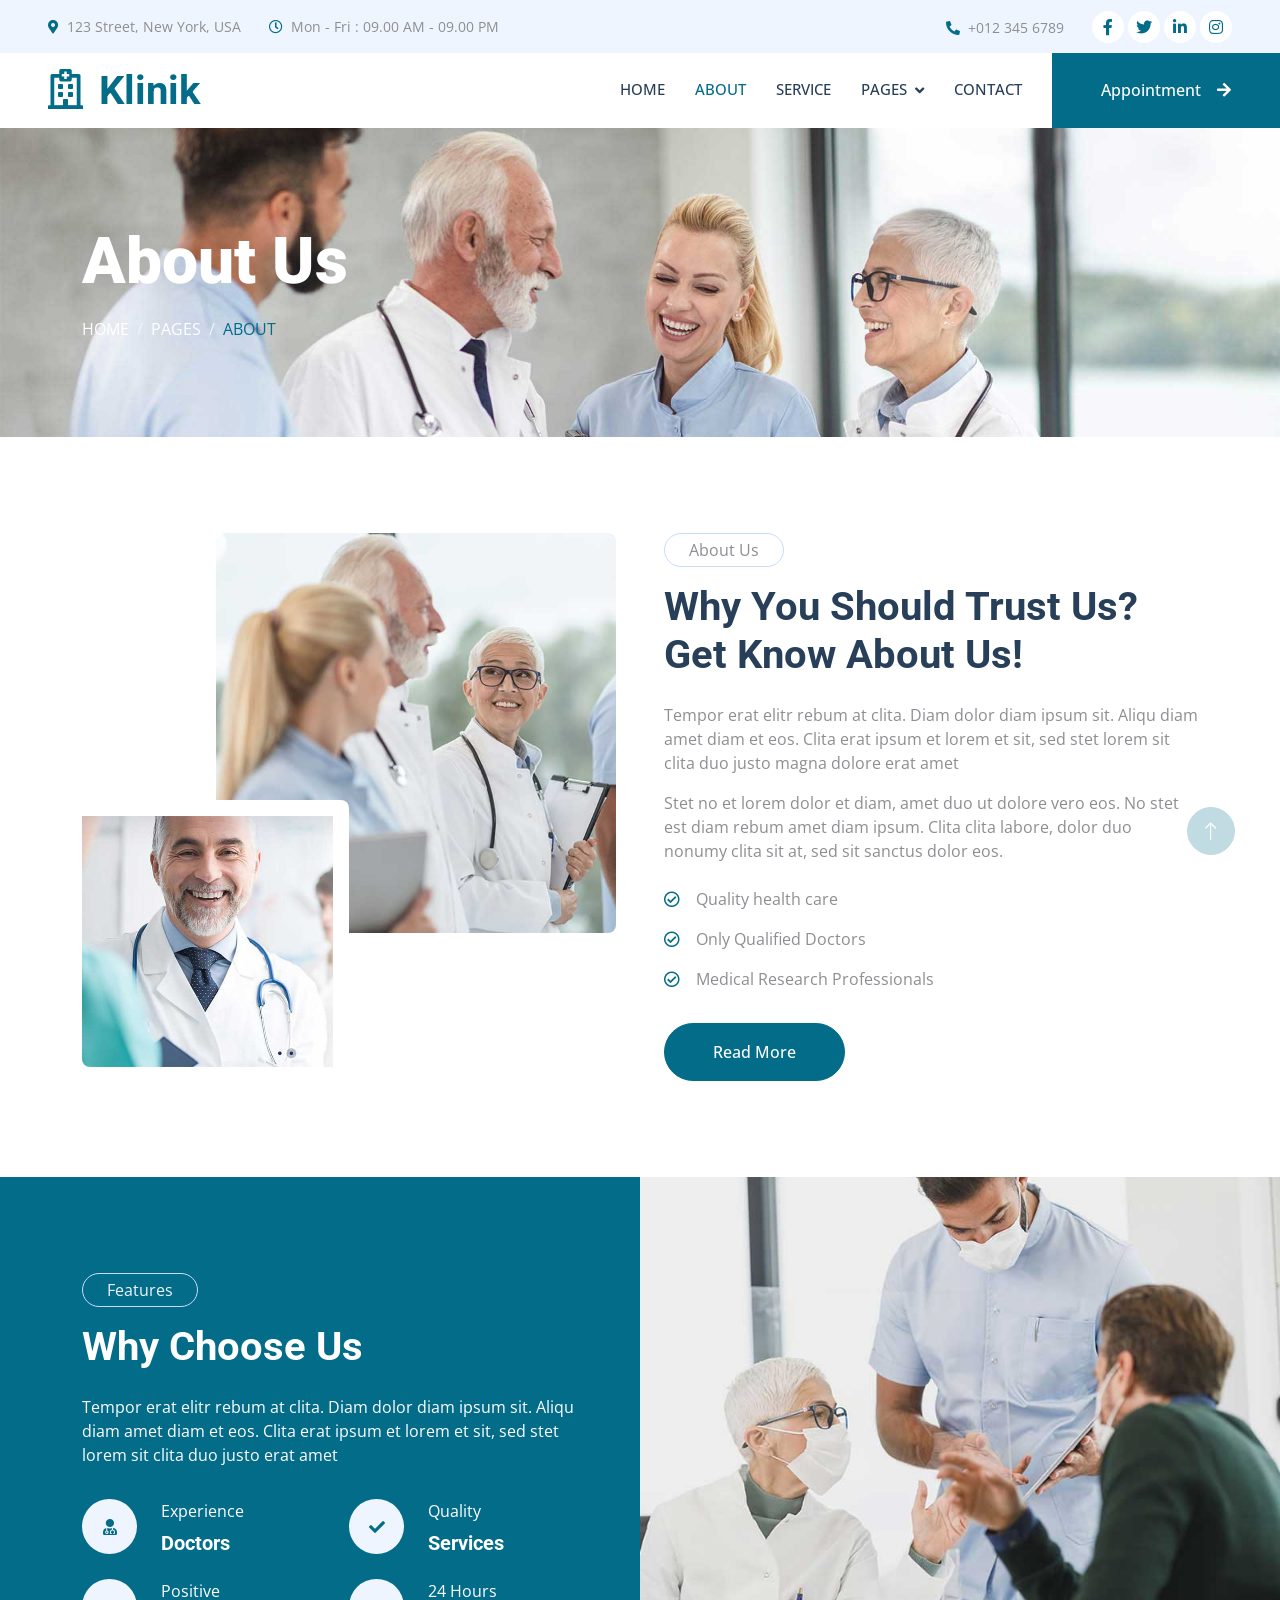
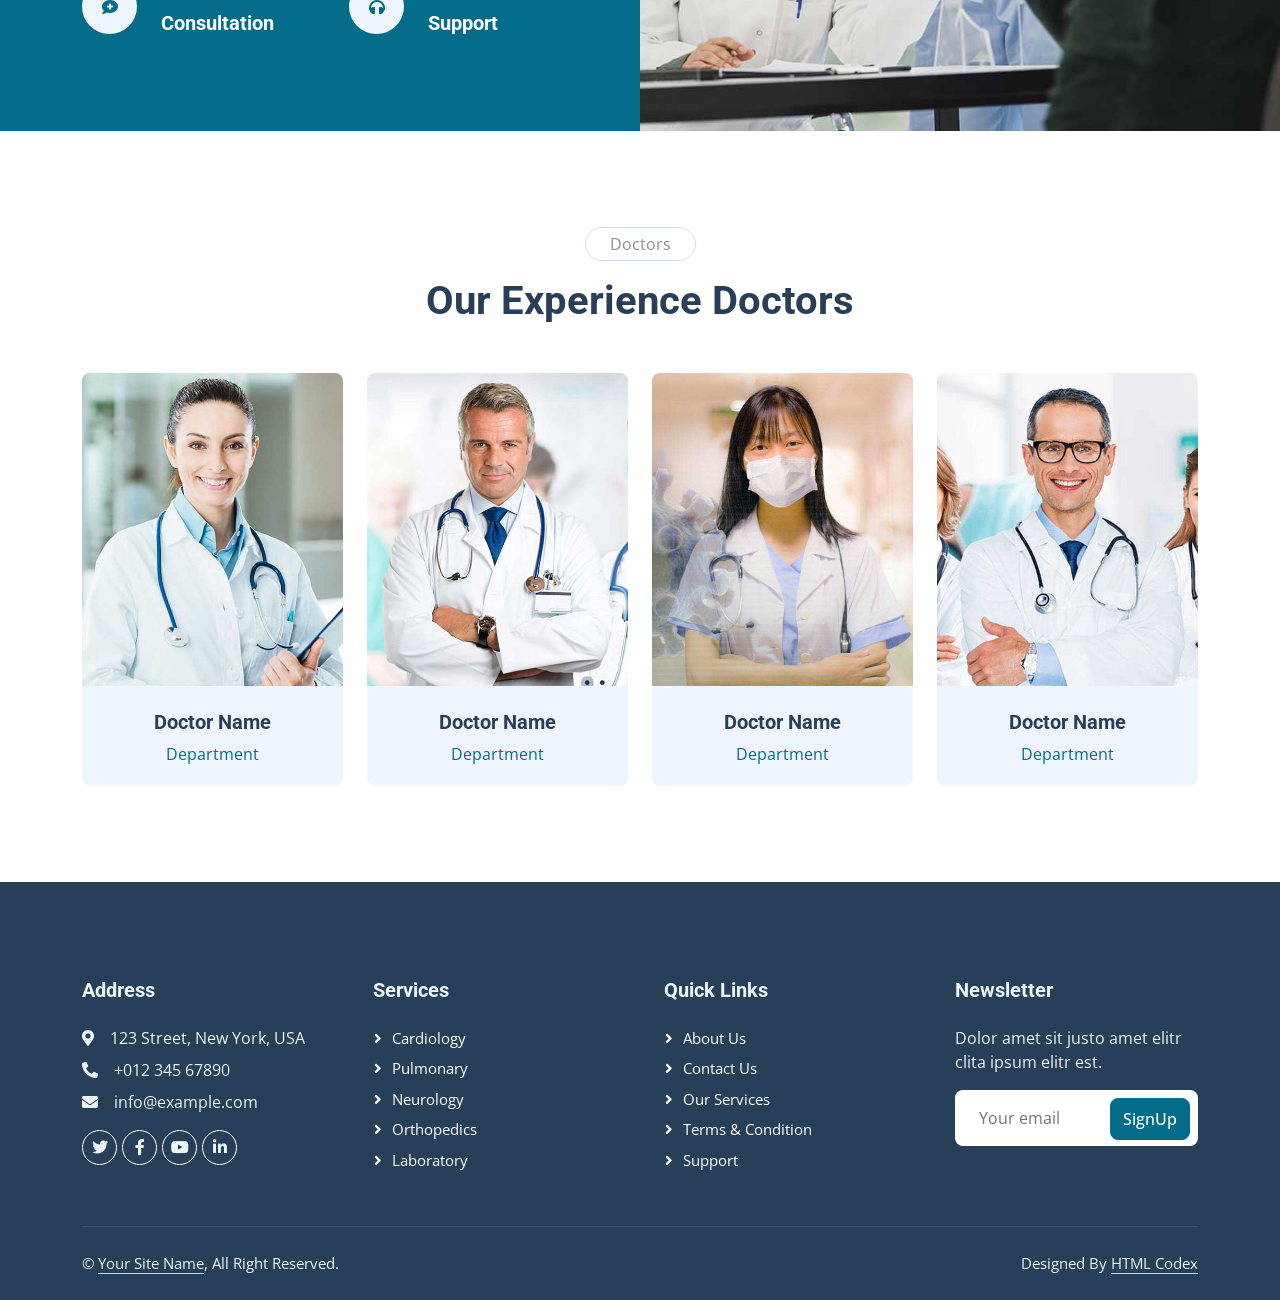
==== about.html @ 09836588 "initial template setup" ====
<!DOCTYPE html>
<html lang="en">

<head>
    <meta charset="utf-8">
    <title>Klinik - Clinic Website Template</title>
    <meta content="width=device-width, initial-scale=1.0" name="viewport">
    <meta content="" name="keywords">
    <meta content="" name="description">

    <!-- Favicon -->
    <link href="img/favicon.ico" rel="icon">

    <!-- Google Web Fonts -->
    <link rel="preconnect" href="https://fonts.googleapis.com">
    <link rel="preconnect" href="https://fonts.gstatic.com" crossorigin>
    <link href="https://fonts.googleapis.com/css2?family=Open+Sans:wght@400;500&family=Roboto:wght@500;700;900&display=swap" rel="stylesheet"> 

    <!-- Icon Font Stylesheet -->
    <link href="https://cdnjs.cloudflare.com/ajax/libs/font-awesome/5.10.0/css/all.min.css" rel="stylesheet">
    <link href="https://cdn.jsdelivr.net/npm/bootstrap-icons@1.4.1/font/bootstrap-icons.css" rel="stylesheet">

    <!-- Libraries Stylesheet -->
    <link href="lib/animate/animate.min.css" rel="stylesheet">
    <link href="lib/owlcarousel/assets/owl.carousel.min.css" rel="stylesheet">
    <link href="lib/tempusdominus/css/tempusdominus-bootstrap-4.min.css" rel="stylesheet" />

    <!-- Customized Bootstrap Stylesheet -->
    <link href="css/bootstrap.min.css" rel="stylesheet">

    <!-- Template Stylesheet -->
    <link href="css/style.css" rel="stylesheet">
</head>

<body>
    <!-- Spinner Start -->
    <div id="spinner" class="show bg-white position-fixed translate-middle w-100 vh-100 top-50 start-50 d-flex align-items-center justify-content-center">
        <div class="spinner-grow text-primary" style="width: 3rem; height: 3rem;" role="status">
            <span class="sr-only">Loading...</span>
        </div>
    </div>
    <!-- Spinner End -->


    <!-- Topbar Start -->
    <div class="container-fluid bg-light p-0 wow fadeIn" data-wow-delay="0.1s">
        <div class="row gx-0 d-none d-lg-flex">
            <div class="col-lg-7 px-5 text-start">
                <div class="h-100 d-inline-flex align-items-center py-3 me-4">
                    <small class="fa fa-map-marker-alt text-primary me-2"></small>
                    <small>123 Street, New York, USA</small>
                </div>
                <div class="h-100 d-inline-flex align-items-center py-3">
                    <small class="far fa-clock text-primary me-2"></small>
                    <small>Mon - Fri : 09.00 AM - 09.00 PM</small>
                </div>
            </div>
            <div class="col-lg-5 px-5 text-end">
                <div class="h-100 d-inline-flex align-items-center py-3 me-4">
                    <small class="fa fa-phone-alt text-primary me-2"></small>
                    <small>+012 345 6789</small>
                </div>
                <div class="h-100 d-inline-flex align-items-center">
                    <a class="btn btn-sm-square rounded-circle bg-white text-primary me-1" href=""><i class="fab fa-facebook-f"></i></a>
                    <a class="btn btn-sm-square rounded-circle bg-white text-primary me-1" href=""><i class="fab fa-twitter"></i></a>
                    <a class="btn btn-sm-square rounded-circle bg-white text-primary me-1" href=""><i class="fab fa-linkedin-in"></i></a>
                    <a class="btn btn-sm-square rounded-circle bg-white text-primary me-0" href=""><i class="fab fa-instagram"></i></a>
                </div>
            </div>
        </div>
    </div>
    <!-- Topbar End -->


    <!-- Navbar Start -->
    <nav class="navbar navbar-expand-lg bg-white navbar-light sticky-top p-0 wow fadeIn" data-wow-delay="0.1s">
        <a href="index.html" class="navbar-brand d-flex align-items-center px-4 px-lg-5">
            <h1 class="m-0 text-primary"><i class="far fa-hospital me-3"></i>Klinik</h1>
        </a>
        <button type="button" class="navbar-toggler me-4" data-bs-toggle="collapse" data-bs-target="#navbarCollapse">
            <span class="navbar-toggler-icon"></span>
        </button>
        <div class="collapse navbar-collapse" id="navbarCollapse">
            <div class="navbar-nav ms-auto p-4 p-lg-0">
                <a href="index.html" class="nav-item nav-link">Home</a>
                <a href="about.html" class="nav-item nav-link active">About</a>
                <a href="service.html" class="nav-item nav-link">Service</a>
                <div class="nav-item dropdown">
                    <a href="#" class="nav-link dropdown-toggle" data-bs-toggle="dropdown">Pages</a>
                    <div class="dropdown-menu rounded-0 rounded-bottom m-0">
                        <a href="feature.html" class="dropdown-item">Feature</a>
                        <a href="team.html" class="dropdown-item">Our Doctor</a>
                        <a href="appointment.html" class="dropdown-item">Appointment</a>
                        <a href="testimonial.html" class="dropdown-item">Testimonial</a>
                        <a href="404.html" class="dropdown-item">404 Page</a>
                    </div>
                </div>
                <a href="contact.html" class="nav-item nav-link">Contact</a>
            </div>
            <a href="" class="btn btn-primary rounded-0 py-4 px-lg-5 d-none d-lg-block">Appointment<i class="fa fa-arrow-right ms-3"></i></a>
        </div>
    </nav>
    <!-- Navbar End -->


    <!-- Page Header Start -->
    <div class="container-fluid page-header py-5 mb-5 wow fadeIn" data-wow-delay="0.1s">
        <div class="container py-5">
            <h1 class="display-3 text-white mb-3 animated slideInDown">About Us</h1>
            <nav aria-label="breadcrumb animated slideInDown">
                <ol class="breadcrumb text-uppercase mb-0">
                    <li class="breadcrumb-item"><a class="text-white" href="#">Home</a></li>
                    <li class="breadcrumb-item"><a class="text-white" href="#">Pages</a></li>
                    <li class="breadcrumb-item text-primary active" aria-current="page">About</li>
                </ol>
            </nav>
        </div>
    </div>
    <!-- Page Header End -->


    <!-- About Start -->
    <div class="container-xxl py-5">
        <div class="container">
            <div class="row g-5">
                <div class="col-lg-6 wow fadeIn" data-wow-delay="0.1s">
                    <div class="d-flex flex-column">
                        <img class="img-fluid rounded w-75 align-self-end" src="img/about-1.jpg" alt="">
                        <img class="img-fluid rounded w-50 bg-white pt-3 pe-3" src="img/about-2.jpg" alt="" style="margin-top: -25%;">
                    </div>
                </div>
                <div class="col-lg-6 wow fadeIn" data-wow-delay="0.5s">
                    <p class="d-inline-block border rounded-pill py-1 px-4">About Us</p>
                    <h1 class="mb-4">Why You Should Trust Us? Get Know About Us!</h1>
                    <p>Tempor erat elitr rebum at clita. Diam dolor diam ipsum sit. Aliqu diam amet diam et eos. Clita erat ipsum et lorem et sit, sed stet lorem sit clita duo justo magna dolore erat amet</p>
                    <p class="mb-4">Stet no et lorem dolor et diam, amet duo ut dolore vero eos. No stet est diam rebum amet diam ipsum. Clita clita labore, dolor duo nonumy clita sit at, sed sit sanctus dolor eos.</p>
                    <p><i class="far fa-check-circle text-primary me-3"></i>Quality health care</p>
                    <p><i class="far fa-check-circle text-primary me-3"></i>Only Qualified Doctors</p>
                    <p><i class="far fa-check-circle text-primary me-3"></i>Medical Research Professionals</p>
                    <a class="btn btn-primary rounded-pill py-3 px-5 mt-3" href="">Read More</a>
                </div>
            </div>
        </div>
    </div>
    <!-- About End -->


    <!-- Feature Start -->
    <div class="container-fluid bg-primary overflow-hidden my-5 px-lg-0">
        <div class="container feature px-lg-0">
            <div class="row g-0 mx-lg-0">
                <div class="col-lg-6 feature-text py-5 wow fadeIn" data-wow-delay="0.1s">
                    <div class="p-lg-5 ps-lg-0">
                        <p class="d-inline-block border rounded-pill text-light py-1 px-4">Features</p>
                        <h1 class="text-white mb-4">Why Choose Us</h1>
                        <p class="text-white mb-4 pb-2">Tempor erat elitr rebum at clita. Diam dolor diam ipsum sit. Aliqu diam amet diam et eos. Clita erat ipsum et lorem et sit, sed stet lorem sit clita duo justo erat amet</p>
                        <div class="row g-4">
                            <div class="col-6">
                                <div class="d-flex align-items-center">
                                    <div class="d-flex flex-shrink-0 align-items-center justify-content-center rounded-circle bg-light" style="width: 55px; height: 55px;">
                                        <i class="fa fa-user-md text-primary"></i>
                                    </div>
                                    <div class="ms-4">
                                        <p class="text-white mb-2">Experience</p>
                                        <h5 class="text-white mb-0">Doctors</h5>
                                    </div>
                                </div>
                            </div>
                            <div class="col-6">
                                <div class="d-flex align-items-center">
                                    <div class="d-flex flex-shrink-0 align-items-center justify-content-center rounded-circle bg-light" style="width: 55px; height: 55px;">
                                        <i class="fa fa-check text-primary"></i>
                                    </div>
                                    <div class="ms-4">
                                        <p class="text-white mb-2">Quality</p>
                                        <h5 class="text-white mb-0">Services</h5>
                                    </div>
                                </div>
                            </div>
                            <div class="col-6">
                                <div class="d-flex align-items-center">
                                    <div class="d-flex flex-shrink-0 align-items-center justify-content-center rounded-circle bg-light" style="width: 55px; height: 55px;">
                                        <i class="fa fa-comment-medical text-primary"></i>
                                    </div>
                                    <div class="ms-4">
                                        <p class="text-white mb-2">Positive</p>
                                        <h5 class="text-white mb-0">Consultation</h5>
                                    </div>
                                </div>
                            </div>
                            <div class="col-6">
                                <div class="d-flex align-items-center">
                                    <div class="d-flex flex-shrink-0 align-items-center justify-content-center rounded-circle bg-light" style="width: 55px; height: 55px;">
                                        <i class="fa fa-headphones text-primary"></i>
                                    </div>
                                    <div class="ms-4">
                                        <p class="text-white mb-2">24 Hours</p>
                                        <h5 class="text-white mb-0">Support</h5>
                                    </div>
                                </div>
                            </div>
                        </div>
                    </div>
                </div>
                <div class="col-lg-6 pe-lg-0 wow fadeIn" data-wow-delay="0.5s" style="min-height: 400px;">
                    <div class="position-relative h-100">
                        <img class="position-absolute img-fluid w-100 h-100" src="img/feature.jpg" style="object-fit: cover;" alt="">
                    </div>
                </div>
            </div>
        </div>
    </div>
    <!-- Feature End -->


    <!-- Team Start -->
    <div class="container-xxl py-5">
        <div class="container">
            <div class="text-center mx-auto mb-5 wow fadeInUp" data-wow-delay="0.1s" style="max-width: 600px;">
                <p class="d-inline-block border rounded-pill py-1 px-4">Doctors</p>
                <h1>Our Experience Doctors</h1>
            </div>
            <div class="row g-4">
                <div class="col-lg-3 col-md-6 wow fadeInUp" data-wow-delay="0.1s">
                    <div class="team-item position-relative rounded overflow-hidden">
                        <div class="overflow-hidden">
                            <img class="img-fluid" src="img/team-1.jpg" alt="">
                        </div>
                        <div class="team-text bg-light text-center p-4">
                            <h5>Doctor Name</h5>
                            <p class="text-primary">Department</p>
                            <div class="team-social text-center">
                                <a class="btn btn-square" href=""><i class="fab fa-facebook-f"></i></a>
                                <a class="btn btn-square" href=""><i class="fab fa-twitter"></i></a>
                                <a class="btn btn-square" href=""><i class="fab fa-instagram"></i></a>
                            </div>
                        </div>
                    </div>
                </div>
                <div class="col-lg-3 col-md-6 wow fadeInUp" data-wow-delay="0.3s">
                    <div class="team-item position-relative rounded overflow-hidden">
                        <div class="overflow-hidden">
                            <img class="img-fluid" src="img/team-2.jpg" alt="">
                        </div>
                        <div class="team-text bg-light text-center p-4">
                            <h5>Doctor Name</h5>
                            <p class="text-primary">Department</p>
                            <div class="team-social text-center">
                                <a class="btn btn-square" href=""><i class="fab fa-facebook-f"></i></a>
                                <a class="btn btn-square" href=""><i class="fab fa-twitter"></i></a>
                                <a class="btn btn-square" href=""><i class="fab fa-instagram"></i></a>
                            </div>
                        </div>
                    </div>
                </div>
                <div class="col-lg-3 col-md-6 wow fadeInUp" data-wow-delay="0.5s">
                    <div class="team-item position-relative rounded overflow-hidden">
                        <div class="overflow-hidden">
                            <img class="img-fluid" src="img/team-3.jpg" alt="">
                        </div>
                        <div class="team-text bg-light text-center p-4">
                            <h5>Doctor Name</h5>
                            <p class="text-primary">Department</p>
                            <div class="team-social text-center">
                                <a class="btn btn-square" href=""><i class="fab fa-facebook-f"></i></a>
                                <a class="btn btn-square" href=""><i class="fab fa-twitter"></i></a>
                                <a class="btn btn-square" href=""><i class="fab fa-instagram"></i></a>
                            </div>
                        </div>
                    </div>
                </div>
                <div class="col-lg-3 col-md-6 wow fadeInUp" data-wow-delay="0.7s">
                    <div class="team-item position-relative rounded overflow-hidden">
                        <div class="overflow-hidden">
                            <img class="img-fluid" src="img/team-4.jpg" alt="">
                        </div>
                        <div class="team-text bg-light text-center p-4">
                            <h5>Doctor Name</h5>
                            <p class="text-primary">Department</p>
                            <div class="team-social text-center">
                                <a class="btn btn-square" href=""><i class="fab fa-facebook-f"></i></a>
                                <a class="btn btn-square" href=""><i class="fab fa-twitter"></i></a>
                                <a class="btn btn-square" href=""><i class="fab fa-instagram"></i></a>
                            </div>
                        </div>
                    </div>
                </div>
            </div>
        </div>
    </div>
    <!-- Team End -->
        

    <!-- Footer Start -->
    <div class="container-fluid bg-dark text-light footer mt-5 pt-5 wow fadeIn" data-wow-delay="0.1s">
        <div class="container py-5">
            <div class="row g-5">
                <div class="col-lg-3 col-md-6">
                    <h5 class="text-light mb-4">Address</h5>
                    <p class="mb-2"><i class="fa fa-map-marker-alt me-3"></i>123 Street, New York, USA</p>
                    <p class="mb-2"><i class="fa fa-phone-alt me-3"></i>+012 345 67890</p>
                    <p class="mb-2"><i class="fa fa-envelope me-3"></i>info@example.com</p>
                    <div class="d-flex pt-2">
                        <a class="btn btn-outline-light btn-social rounded-circle" href=""><i class="fab fa-twitter"></i></a>
                        <a class="btn btn-outline-light btn-social rounded-circle" href=""><i class="fab fa-facebook-f"></i></a>
                        <a class="btn btn-outline-light btn-social rounded-circle" href=""><i class="fab fa-youtube"></i></a>
                        <a class="btn btn-outline-light btn-social rounded-circle" href=""><i class="fab fa-linkedin-in"></i></a>
                    </div>
                </div>
                <div class="col-lg-3 col-md-6">
                    <h5 class="text-light mb-4">Services</h5>
                    <a class="btn btn-link" href="">Cardiology</a>
                    <a class="btn btn-link" href="">Pulmonary</a>
                    <a class="btn btn-link" href="">Neurology</a>
                    <a class="btn btn-link" href="">Orthopedics</a>
                    <a class="btn btn-link" href="">Laboratory</a>
                </div>
                <div class="col-lg-3 col-md-6">
                    <h5 class="text-light mb-4">Quick Links</h5>
                    <a class="btn btn-link" href="">About Us</a>
                    <a class="btn btn-link" href="">Contact Us</a>
                    <a class="btn btn-link" href="">Our Services</a>
                    <a class="btn btn-link" href="">Terms & Condition</a>
                    <a class="btn btn-link" href="">Support</a>
                </div>
                <div class="col-lg-3 col-md-6">
                    <h5 class="text-light mb-4">Newsletter</h5>
                    <p>Dolor amet sit justo amet elitr clita ipsum elitr est.</p>
                    <div class="position-relative mx-auto" style="max-width: 400px;">
                        <input class="form-control border-0 w-100 py-3 ps-4 pe-5" type="text" placeholder="Your email">
                        <button type="button" class="btn btn-primary py-2 position-absolute top-0 end-0 mt-2 me-2">SignUp</button>
                    </div>
                </div>
            </div>
        </div>
        <div class="container">
            <div class="copyright">
                <div class="row">
                    <div class="col-md-6 text-center text-md-start mb-3 mb-md-0">
                        &copy; <a class="border-bottom" href="#">Your Site Name</a>, All Right Reserved.
                    </div>
                    <div class="col-md-6 text-center text-md-end">
                        <!--/*** This template is free as long as you keep the footer author’s credit link/attribution link/backlink. If you'd like to use the template without the footer author’s credit link/attribution link/backlink, you can purchase the Credit Removal License from "https://htmlcodex.com/credit-removal". Thank you for your support. ***/-->
                        Designed By <a class="border-bottom" href="https://htmlcodex.com">HTML Codex</a>
                    </div>
                </div>
            </div>
        </div>
    </div>
    <!-- Footer End -->


    <!-- Back to Top -->
    <a href="#" class="btn btn-lg btn-primary btn-lg-square rounded-circle back-to-top"><i class="bi bi-arrow-up"></i></a>


    <!-- JavaScript Libraries -->
    <script src="https://code.jquery.com/jquery-3.4.1.min.js"></script>
    <script src="https://cdn.jsdelivr.net/npm/bootstrap@5.0.0/dist/js/bootstrap.bundle.min.js"></script>
    <script src="lib/wow/wow.min.js"></script>
    <script src="lib/easing/easing.min.js"></script>
    <script src="lib/waypoints/waypoints.min.js"></script>
    <script src="lib/counterup/counterup.min.js"></script>
    <script src="lib/owlcarousel/owl.carousel.min.js"></script>
    <script src="lib/tempusdominus/js/moment.min.js"></script>
    <script src="lib/tempusdominus/js/moment-timezone.min.js"></script>
    <script src="lib/tempusdominus/js/tempusdominus-bootstrap-4.min.js"></script>

    <!-- Template Javascript -->
    <script src="js/main.js"></script>
</body>

</html>
---- css/style.css ----
/********** Template CSS **********/
:root {
    --primary: #036c89;
    --light: #EFF5FF;
    --dark: #273f58;
}

.bg-primary{
    background-color:#036c89 !important;
}

.bg-dark {
    background-color:#273f58 !important;
}

.hero {
    width: 100%;
    min-height: 100vh;
    position: relative;
    padding: 0px 0 60px 0;
    display: flex;
    align-items: center;
}

@keyframes up-down {
    0% {
        transform: translateY(10px);
    }

    100% {
        transform: translateY(-10px);
    }
}

.hero .animated {
    animation: up-down 2s ease-in-out infinite alternate-reverse both;
}

.fw-medium {
    font-weight: 500 !important;
}

.fw-bold {
    font-weight: 700 !important;
}

.fw-black {
    font-weight: 900 !important;
}

.back-to-top {
    position: fixed;
    display: none;
    right: 45px;
    bottom: 45px;
    z-index: 99;
}


/*** Spinner ***/
#spinner {
    opacity: 0;
    visibility: hidden;
    transition: opacity .5s ease-out, visibility 0s linear .5s;
    z-index: 99999;
}

#spinner.show {
    transition: opacity .5s ease-out, visibility 0s linear 0s;
    visibility: visible;
    opacity: 1;
}

.text-primary{
    color:#036c89 !important;
}

.text-secondary{
    color:#273f58 !important;
}

h1,.h1,h2,.h2,h3,.h3,h4,.h4,h5,.h5,h6,.h6{
    color:#273f58;
}

/*** Button ***/
.btn {
    font-weight: 500;
    transition: .5s;
}

.btn-primary {
    background-color:#036c89;
    border-color:#036c89;
    color: #FFFFFF;
}

.btn-primary:hover{
    color:#fff;
    background-color:#273f58;
    border-color:#273f58
}

.btn.btn-secondary {
    color: #FFFFFF;
}

.btn-square {
    width: 38px;
    height: 38px;
}

.btn-sm-square {
    width: 32px;
    height: 32px;
}

.btn-lg-square {
    width: 48px;
    height: 48px;
}

.btn-square,
.btn-sm-square,
.btn-lg-square {
    padding: 0;
    display: flex;
    align-items: center;
    justify-content: center;
    font-weight: normal;
}


/*** Navbar ***/
.navbar .dropdown-toggle::after {
    border: none;
    content: "\f107";
    font-family: "Font Awesome 5 Free";
    font-weight: 900;
    vertical-align: middle;
    margin-left: 8px;
}

.navbar .navbar-nav .nav-link {
    margin-right: 30px;
    padding: 25px 0;
    color: #FFFFFF;
    font-size: 15px;
    font-weight: 500;
    text-transform: uppercase;
    outline: none;
}

.navbar .navbar-nav .nav-link:hover,
.navbar .navbar-nav .nav-link.active {
    color: var(--primary);
}

@media (max-width: 991.98px) {
    .navbar .navbar-nav .nav-link  {
        margin-right: 0;
        padding: 10px 0;
    }

    .navbar .navbar-nav {
        border-top: 1px solid #EEEEEE;
    }
}

.navbar .navbar-brand,
.navbar a.btn {
    height: 75px;
}

.navbar .navbar-nav .nav-link {
    color: var(--dark);
    font-weight: 500;
}

.navbar.sticky-top {
    top: -100px;
    transition: .5s;
}

@media (min-width: 992px) {
    .navbar .nav-item .dropdown-menu {
        display: block;
        border: none;
        margin-top: 0;
        top: 150%;
        opacity: 0;
        visibility: hidden;
        transition: .5s;
    }

    .navbar .nav-item:hover .dropdown-menu {
        top: 100%;
        visibility: visible;
        transition: .5s;
        opacity: 1;
    }
}


/*** Header ***/
.header-carousel .owl-carousel-text {
    position: absolute;
    width: 100%;
    height: 100%;
    padding: 3rem;
    top: 0;
    left: 0;
    display: flex;
    align-items: center;
    justify-content: center;
    text-shadow: 0 0 30px rgba(0, 0, 0, .1);
}

.header-carousel .owl-nav {
    position: absolute;
    width: 200px;
    height: 45px;
    bottom: 30px;
    left: 50%;
    transform: translateX(-50%);
    display: flex;
    justify-content: space-between;
}

.header-carousel .owl-nav .owl-prev,
.header-carousel .owl-nav .owl-next {
    width: 45px;
    height: 45px;
    display: flex;
    align-items: center;
    justify-content: center;
    color: #FFFFFF;
    background: transparent;
    border: 1px solid #FFFFFF;
    border-radius: 45px;
    font-size: 22px;
    transition: .5s;
}

.header-carousel .owl-nav .owl-prev:hover,
.header-carousel .owl-nav .owl-next:hover {
    background: var(--primary);
    border-color: var(--primary);
}

.header-carousel .owl-dots {
    position: absolute;
    height: 45px;
    bottom: 30px;
    left: 50%;
    transform: translateX(-50%);
    display: flex;
    align-items: center;
    justify-content: center;
}

.header-carousel .owl-dot {
    position: relative;
    display: inline-block;
    margin: 0 5px;
    width: 15px;
    height: 15px;
    background: transparent;
    border: 1px solid #FFFFFF;
    border-radius: 15px;
    transition: .5s;
}

.header-carousel .owl-dot::after {
    position: absolute;
    content: "";
    width: 5px;
    height: 5px;
    top: 4px;
    left: 4px;
    background: #FFFFFF;
    border-radius: 5px;
}

.header-carousel .owl-dot.active {
    background: var(--primary);
    border-color: var(--primary);
}

.page-header {
    background: url(../img/header-page.jpg) top center no-repeat;
    background-size: cover;
    text-shadow: 0 0 30px rgba(0, 0, 0, .1);
}

.breadcrumb-item + .breadcrumb-item::before {
    color: var(--light);
}


/*** Service ***/
.service-item {
    transition: .5s;
}

.service-item:hover {
    margin-top: -10px;
    box-shadow: 0 .5rem 1.5rem rgba(0, 0, 0, .08);
}

.service-item .btn {
    width: 40px;
    height: 40px;
    display: inline-flex;
    align-items: center;
    background: #FFFFFF;
    border-radius: 40px;
    white-space: nowrap;
    overflow: hidden;
    transition: .5s;
}

.service-item:hover .btn {
    width: 140px;
}


/*** Feature ***/
@media (min-width: 992px) {
    .container.feature {
        max-width: 100% !important;
    }

    .feature-text  {
        padding-left: calc(((100% - 960px) / 2) + .75rem);
    }
}

@media (min-width: 1200px) {
    .feature-text  {
        padding-left: calc(((100% - 1140px) / 2) + .75rem);
    }
}

@media (min-width: 1400px) {
    .feature-text  {
        padding-left: calc(((100% - 1320px) / 2) + .75rem);
    }
}


/*** Team ***/
.team-item img {
    position: relative;
    top: 0;
    transition: .5s;
}

.team-item:hover img {
    top: -30px;
}

.team-item .team-text {
    position: relative;
    height: 100px;
    transition: .5s;
}

.team-item:hover .team-text {
    margin-top: -60px;
    height: 160px;
}

.team-item .team-text .team-social {
    opacity: 0;
    transition: .5s;
}

.team-item:hover .team-text .team-social {
    opacity: 1;
}

.team-item .team-social .btn {
    display: inline-flex;
    color: var(--primary);
    background: #FFFFFF;
    border-radius: 40px;
}

.team-item .team-social .btn:hover {
    color: #FFFFFF;
    background: var(--primary);
}


/*** Appointment ***/
.bootstrap-datetimepicker-widget.bottom {
    top: auto !important;
}

.bootstrap-datetimepicker-widget .table * {
    border-bottom-width: 0px;
}

.bootstrap-datetimepicker-widget .table th {
    font-weight: 500;
}

.bootstrap-datetimepicker-widget.dropdown-menu {
    padding: 10px;
    border-radius: 2px;
}

.bootstrap-datetimepicker-widget table td.active,
.bootstrap-datetimepicker-widget table td.active:hover {
    background: var(--primary);
}

.bootstrap-datetimepicker-widget table td.today::before {
    border-bottom-color: var(--primary);
}


/*** Testimonial ***/
.testimonial-carousel::before {
    position: absolute;
    content: "";
    top: 0;
    left: 0;
    height: 100%;
    width: 0;
    background: linear-gradient(to right, rgba(255, 255, 255, 1) 0%, rgba(255, 255, 255, 0) 100%);
    z-index: 1;
}

.testimonial-carousel::after {
    position: absolute;
    content: "";
    top: 0;
    right: 0;
    height: 100%;
    width: 0;
    background: linear-gradient(to left, rgba(255, 255, 255, 1) 0%, rgba(255, 255, 255, 0) 100%);
    z-index: 1;
}

@media (min-width: 768px) {
    .testimonial-carousel::before,
    .testimonial-carousel::after {
        width: 200px;
    }
}

@media (min-width: 992px) {
    .testimonial-carousel::before,
    .testimonial-carousel::after {
        width: 300px;
    }
}

.testimonial-carousel .owl-item .testimonial-text {
    background: var(--light);
    transform: scale(.8);
    transition: .5s;
}

.testimonial-carousel .owl-item.center .testimonial-text {
    background: var(--primary);
    transform: scale(1);
}

.testimonial-carousel .owl-item .testimonial-text *,
.testimonial-carousel .owl-item .testimonial-item img {
    transition: .5s;
}

.testimonial-carousel .owl-item.center .testimonial-text * {
    color: var(--light) !important;
}

.testimonial-carousel .owl-item.center .testimonial-item img {
    background: var(--primary) !important;
} 

.testimonial-carousel .owl-nav {
    position: absolute;
    width: 350px;
    top: 15px;
    left: 50%;
    transform: translateX(-50%);
    display: flex;
    justify-content: space-between;
    opacity: 0;
    transition: .5s;
    z-index: 1;
}

.testimonial-carousel:hover .owl-nav {
    width: 300px;
    opacity: 1;
}

.testimonial-carousel .owl-nav .owl-prev,
.testimonial-carousel .owl-nav .owl-next {
    position: relative;
    color: var(--primary);
    font-size: 45px;
    transition: .5s;
}

.testimonial-carousel .owl-nav .owl-prev:hover,
.testimonial-carousel .owl-nav .owl-next:hover {
    color: var(--dark);
}


/*** Footer ***/
.footer .btn.btn-social {
    margin-right: 5px;
    width: 35px;
    height: 35px;
    display: flex;
    align-items: center;
    justify-content: center;
    color: var(--light);
    border: 1px solid #FFFFFF;
    transition: .3s;
}

.footer .btn.btn-social:hover {
    color: var(--primary);
}

.footer .btn.btn-link {
    display: block;
    margin-bottom: 5px;
    padding: 0;
    text-align: left;
    color: #FFFFFF;
    font-size: 15px;
    font-weight: normal;
    text-transform: capitalize;
    transition: .3s;
}

.footer .btn.btn-link::before {
    position: relative;
    content: "\f105";
    font-family: "Font Awesome 5 Free";
    font-weight: 900;
    margin-right: 10px;
}

.footer .btn.btn-link:hover {
    color: var(--primary);
    letter-spacing: 1px;
    box-shadow: none;
}

.footer .copyright {
    padding: 25px 0;
    font-size: 15px;
    border-top: 1px solid rgba(256, 256, 256, .1);
}

.footer .copyright a {
    color: var(--light);
}

.footer .copyright a:hover {
    color: var(--primary);
}
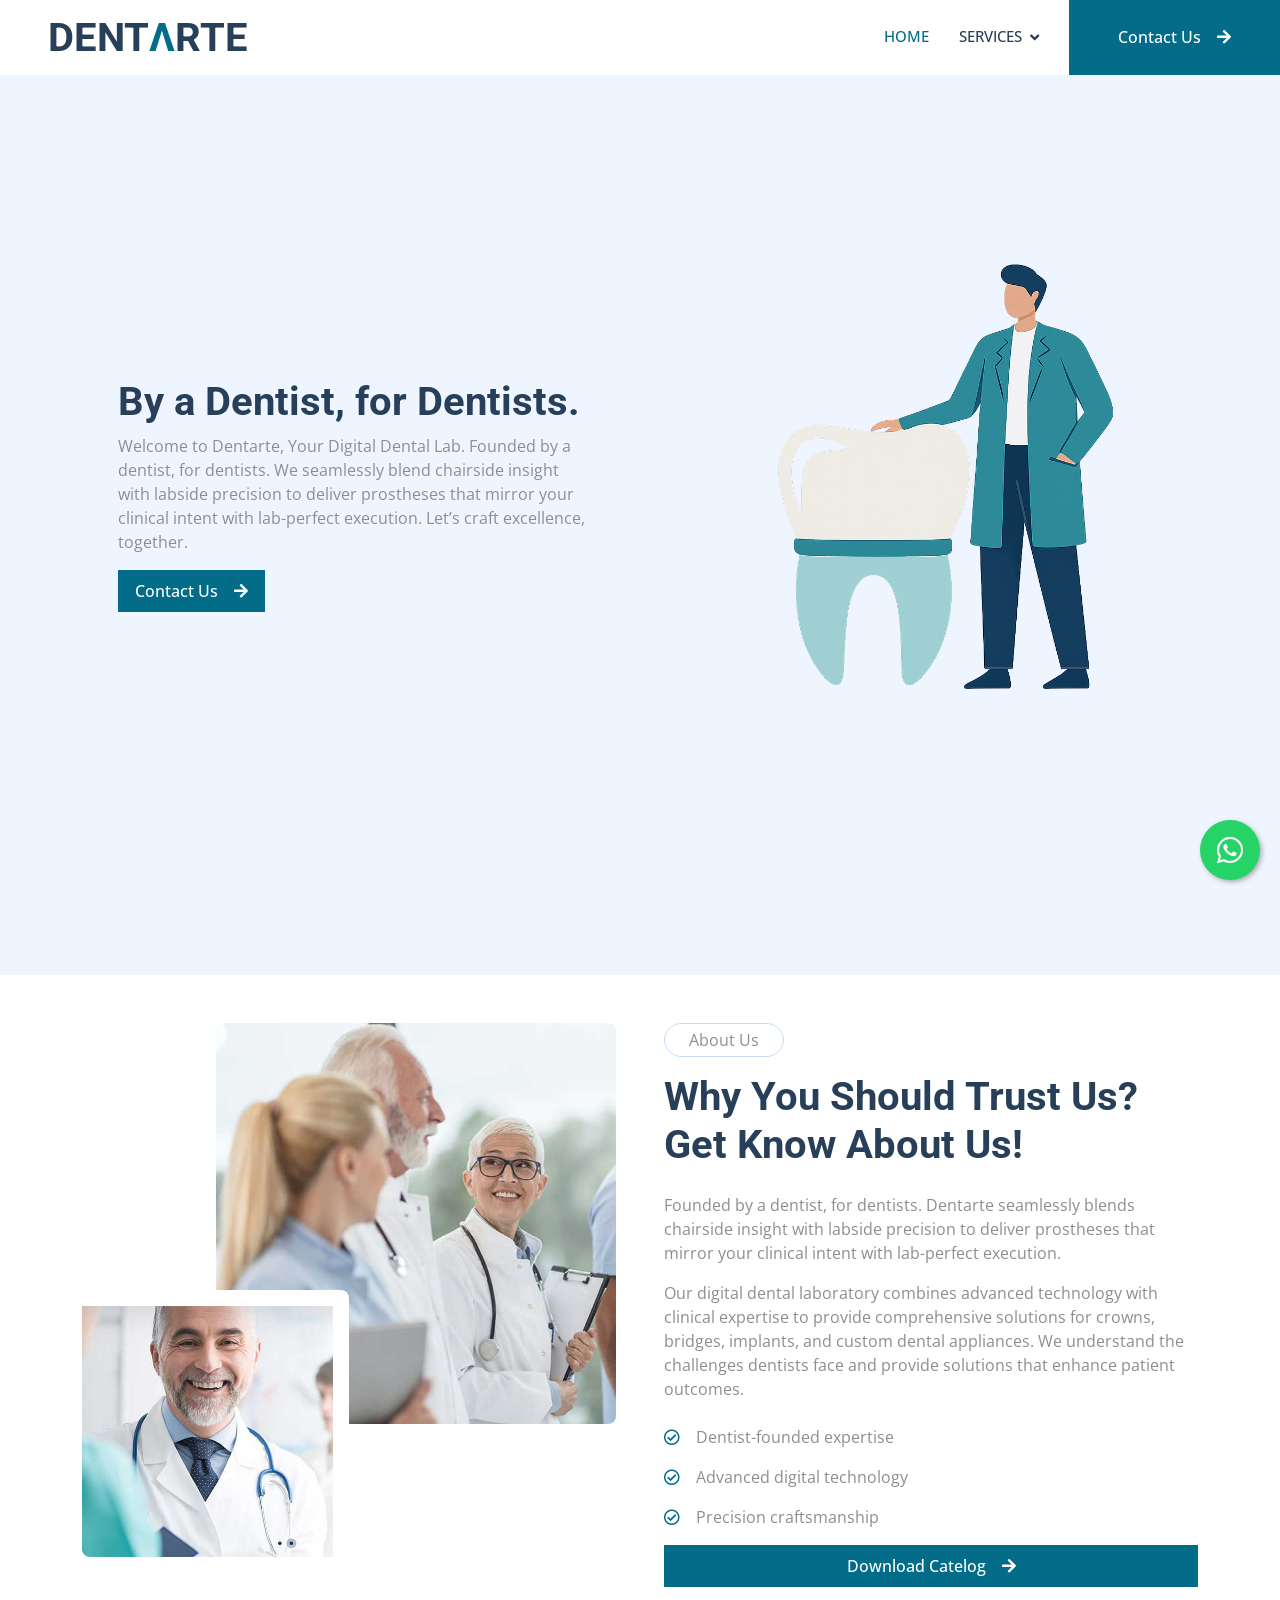
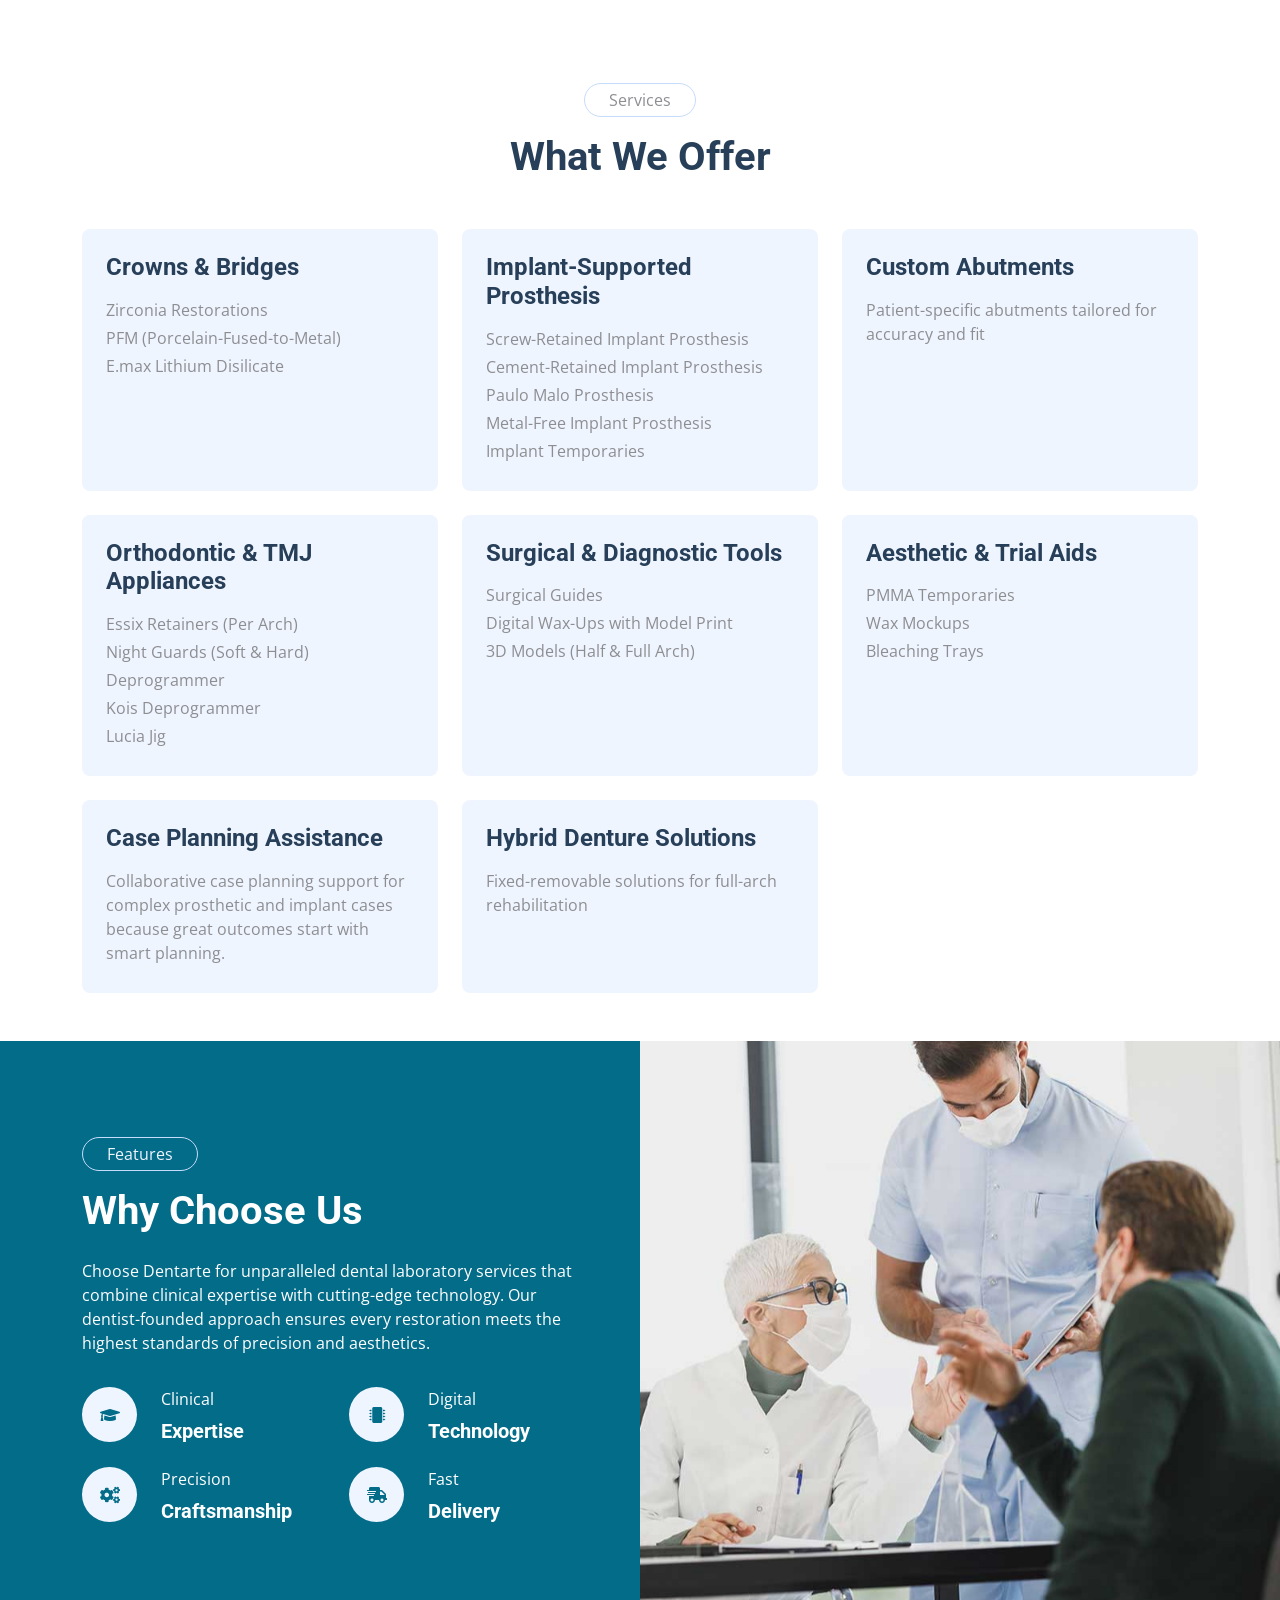
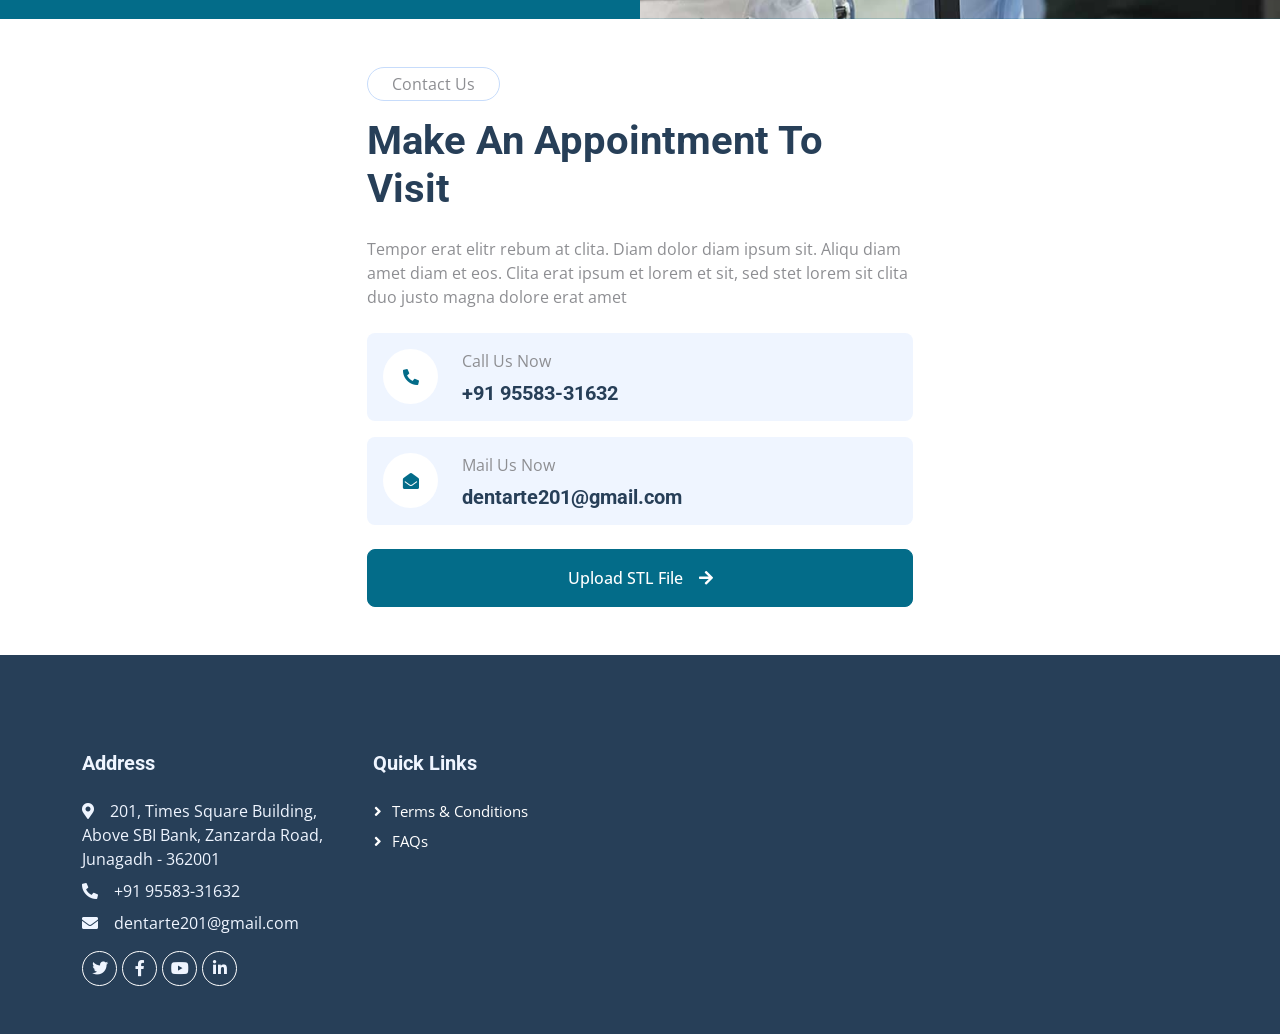
==== commit 71bf79aa: "add service-details page" ====
--- a/about.html
+++ b/about.html
@@ -30,6 +30,11 @@
 
     <!-- Template Stylesheet -->
     <link href="css/style.css" rel="stylesheet">
+    
+    <!-- Redirect to Home Page -->
+    <script>
+        window.location.href = 'index.html';
+    </script>
 </head>
 
 <body>
--- a/css/style.css
+++ b/css/style.css
@@ -569,4 +569,34 @@
 
 .footer .copyright a:hover {
     color: var(--primary);
-}+}
+
+@media (max-width: 768px) {
+    .feature-item {
+        flex: 1 1 100%;
+    }
+}
+
+.whatsapp-float {
+    position: fixed;
+    width: 60px;
+    height: 60px;
+    bottom: 20px;
+    right: 20px;
+    background-color: #25D366;
+    color: #fff;
+    border-radius: 50%;
+    text-align: center;
+    font-size: 30px;
+    box-shadow: 2px 2px 5px rgba(0,0,0,0.3);
+    z-index: 1000;
+    display: flex;
+    align-items: center;
+    justify-content: center;
+    transition: transform 0.3s ease;
+  }
+  .whatsapp-float:hover {
+    transform: scale(1.1);
+    color: #fff;
+    text-decoration: none;
+  }
